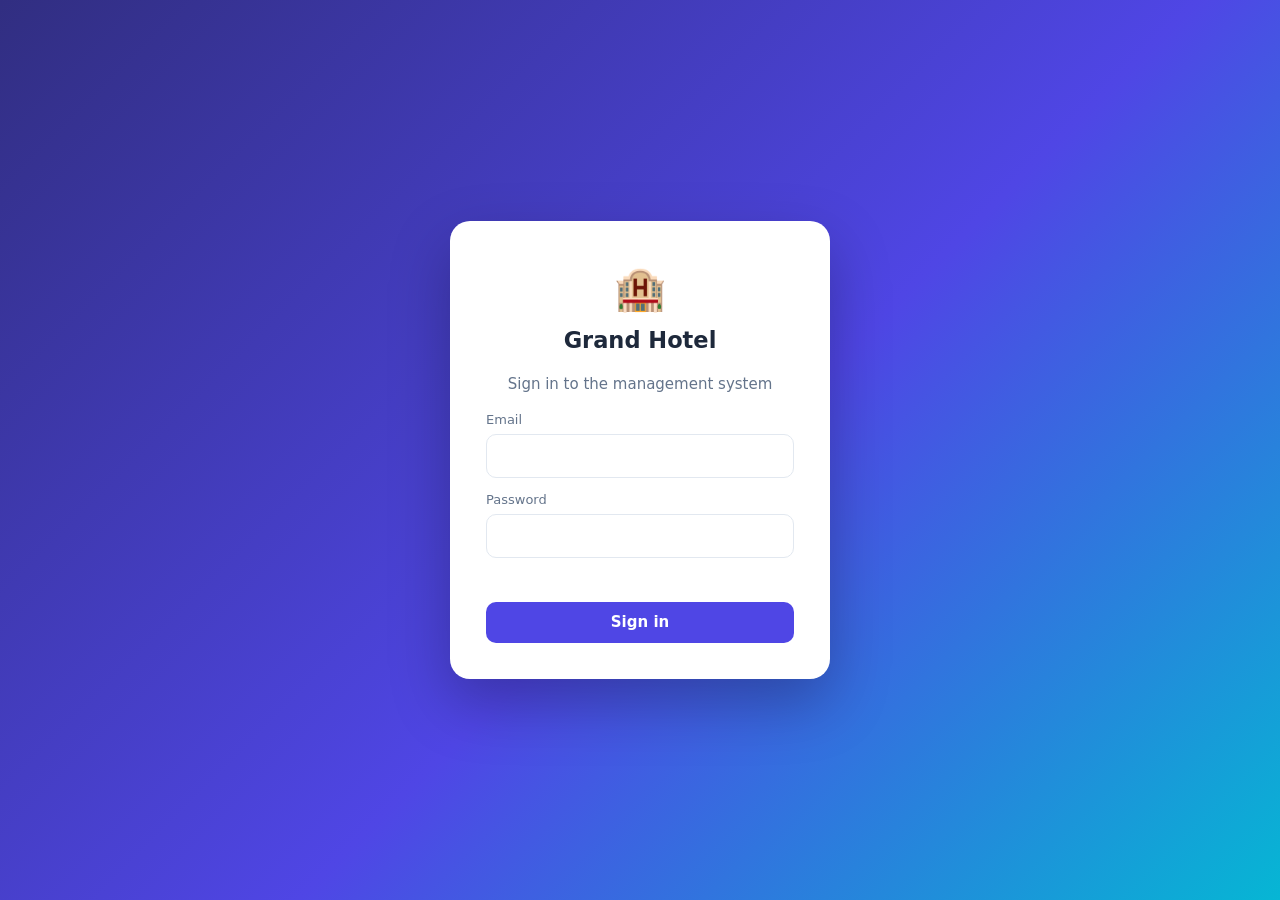
==== frontend/index.html @ ea51cf8c "Add frontend dashboard served by FastAPI" ====
<!doctype html>
<html lang="en">
<head>
  <meta charset="utf-8">
  <meta name="viewport" content="width=device-width, initial-scale=1">
  <title>Grand Hotel | Management</title>
  <link rel="stylesheet" href="css/style.css">
</head>
<body>
  <div id="login" class="login hidden">
    <form id="lf">
      <div class="logo">🏨</div>
      <h2>Grand Hotel</h2>
      <p class="mut">Sign in to the management system</p>
      <label>Email</label><input name="email" type="email" required autofocus>
      <label>Password</label><input name="password" type="password" required>
      <div id="lerr" class="err"></div>
      <button class="btn full">Sign in</button>
    </form>
  </div>

  <div id="shell" class="shell hidden">
    <aside class="side">
      <div class="brand">🏨 <span>Grand Hotel</span></div>
      <nav id="nav"></nav>
      <div class="user"><div id="who"></div><button id="logout" class="btn ghost sm">Sign out</button></div>
    </aside>
    <main>
      <header><h1 id="title"></h1><div id="bar"></div></header>
      <section id="view"></section>
    </main>
  </div>

  <div id="modal" class="modal hidden">
    <div class="box"><div class="mh"><h3 id="mtitle"></h3><button id="mclose" class="x" aria-label="Close">×</button></div><div id="mbody"></div></div>
  </div>
  <div id="toasts"></div>

  <script src="js/api.js"></script>
  <script src="js/ui.js"></script>
  <script src="js/views.js"></script>
  <script src="js/app.js"></script>
</body>
</html>
---- frontend/css/style.css ----
:root{--bg:#f4f6fb;--card:#fff;--ink:#1e293b;--mut:#64748b;--line:#e2e8f0;--acc:#4f46e5;--acc2:#eef2ff;--ok:#059669;--warn:#d97706;--bad:#dc2626}
*{box-sizing:border-box}
body{margin:0;font:15px/1.5 system-ui,-apple-system,"Segoe UI",Roboto,sans-serif;background:var(--bg);color:var(--ink)}
.hidden{display:none!important}.mut,.hint{color:var(--mut)}.hint{font-size:13px;margin:8px 0}
button,input,select{font:inherit}
input,select{width:100%;padding:10px 12px;border:1px solid var(--line);border-radius:10px;background:#fff}
input:focus,select:focus{outline:3px solid var(--acc2);border-color:var(--acc)}
label{display:block;font-size:13px;color:var(--mut);margin:12px 0 4px}
.btn{border:0;border-radius:10px;padding:9px 16px;background:var(--acc);color:#fff;cursor:pointer;font-weight:600;transition:.15s}
.btn:hover{filter:brightness(1.1)}.btn.ghost{background:#fff;color:var(--acc);border:1px solid var(--line)}
.btn.sm{padding:5px 10px;font-size:13px}.btn.ok{background:var(--ok)}.btn.bad{background:var(--bad)}.btn.full{width:100%;margin-top:16px}
.login{min-height:100vh;display:grid;place-items:center;background:linear-gradient(135deg,#312e81,#4f46e5 55%,#06b6d4)}
.login form{background:#fff;padding:36px;border-radius:20px;width:min(380px,92vw);box-shadow:0 24px 60px #0004;text-align:center}
.login label{text-align:left}.logo{font-size:42px}.login h2{margin:4px 0}.err{color:var(--bad);font-size:13px;margin-top:10px;min-height:18px}
.shell{display:grid;grid-template-columns:230px 1fr;min-height:100vh}
.side{background:#1e1b4b;color:#c7d2fe;padding:22px 14px;display:flex;flex-direction:column;gap:6px;position:sticky;top:0;height:100vh}
.brand{font-size:19px;font-weight:700;color:#fff;padding:0 10px 18px}
#nav a{display:block;padding:10px 14px;border-radius:10px;color:inherit;text-decoration:none;font-weight:500}
#nav a:hover{background:#312e81}#nav a.on{background:var(--acc);color:#fff}
.user{margin-top:auto;padding:10px;font-size:13px}.user .btn{margin-top:8px;width:100%}
main{padding:28px 32px;min-width:0}
header{display:flex;justify-content:space-between;align-items:center;margin-bottom:22px;gap:12px;flex-wrap:wrap}
h1{margin:0;font-size:24px}#bar{display:flex;gap:8px}
.stats{display:grid;grid-template-columns:repeat(auto-fit,minmax(190px,1fr));gap:16px;margin-bottom:20px}
.stat{background:var(--card);border-radius:16px;padding:18px;box-shadow:0 1px 3px #0001;display:flex;flex-direction:column}
.stat span{color:var(--mut);font-size:13px}.stat b{font-size:28px;margin:2px 0}.stat small{color:var(--mut)}
.grid2{display:grid;grid-template-columns:1fr 1fr;gap:16px}
.card{background:var(--card);border-radius:16px;padding:20px;box-shadow:0 1px 3px #0001;overflow-x:auto}
.card h3{margin:0 0 12px}.filters{display:flex;gap:10px;margin-bottom:14px}.filters>*{max-width:260px}
table{width:100%;border-collapse:collapse;min-width:520px}
th{text-align:left;font-size:12px;text-transform:uppercase;letter-spacing:.04em;color:var(--mut);padding:8px 10px;border-bottom:1px solid var(--line)}
td{padding:11px 10px;border-bottom:1px solid var(--line)}tr:last-child td{border:0}td.acts{white-space:nowrap;text-align:right}td.acts .btn{margin-left:4px}
.badge{padding:3px 10px;border-radius:99px;font-size:12px;font-weight:600;text-transform:capitalize;background:#e2e8f0;color:#334155}
.badge.reserved{background:#dbeafe;color:#1d4ed8}.badge.checked_in,.badge.available,.badge.paid{background:#d1fae5;color:#047857}
.badge.cancelled,.badge.unpaid{background:#fee2e2;color:#b91c1c}.badge.maintenance,.badge.partial{background:#fef3c7;color:#b45309}
.empty{padding:28px;text-align:center;color:var(--mut)}
.modal{position:fixed;inset:0;background:#0f172a99;display:grid;place-items:center;z-index:20;padding:16px}
.box{background:#fff;border-radius:18px;padding:22px 24px;width:min(480px,100%);max-height:92vh;overflow:auto}
.mh{display:flex;justify-content:space-between;align-items:center}.mh h3{margin:0}.x{border:0;background:0;font-size:26px;cursor:pointer;color:var(--mut)}
.row{display:grid;grid-template-columns:1fr 1fr;gap:12px}.sum{display:flex;justify-content:space-between;padding:6px 0;border-bottom:1px dashed var(--line)}
#toasts{position:fixed;right:18px;bottom:18px;display:flex;flex-direction:column;gap:8px;z-index:30}
.toast{background:#064e3b;color:#fff;padding:11px 16px;border-radius:12px;box-shadow:0 8px 24px #0003;max-width:340px}.toast.bad{background:#991b1b}
@media(max-width:820px){.shell{grid-template-columns:1fr}.side{position:static;height:auto;flex-direction:row;flex-wrap:wrap;align-items:center}
.brand{padding:0 10px 0 0}#nav{display:flex;flex-wrap:wrap}.user{margin:0 0 0 auto}main{padding:18px}.grid2{grid-template-columns:1fr}.row{grid-template-columns:1fr}}
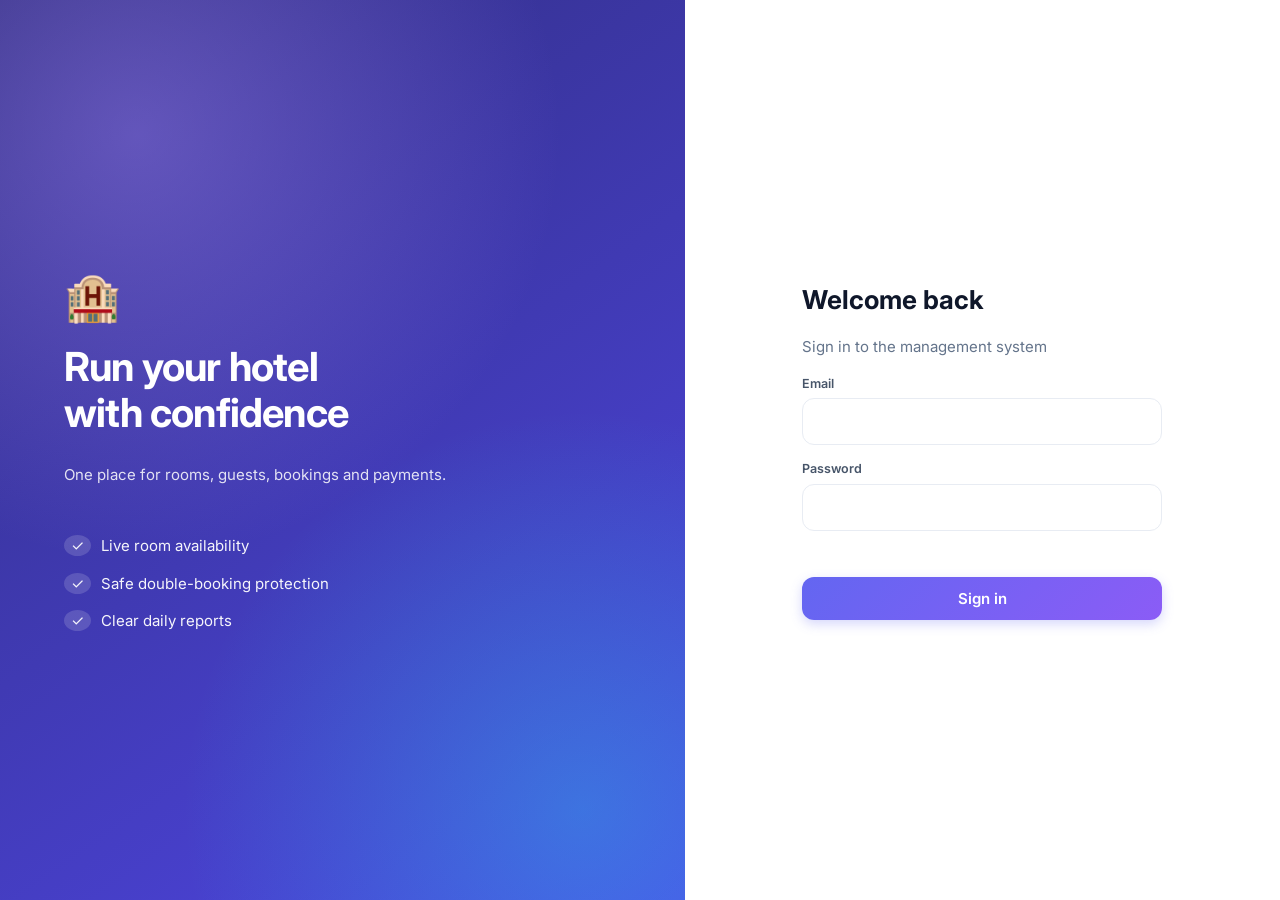
==== commit 33f566eb: "Redesign frontend and add room types and staff pages" ====
--- a/frontend/index.html
+++ b/frontend/index.html
@@ -4,19 +4,18 @@
   <meta charset="utf-8">
   <meta name="viewport" content="width=device-width, initial-scale=1">
   <title>Grand Hotel | Management</title>
+  <link rel="preconnect" href="https://fonts.googleapis.com"><link href="https://fonts.googleapis.com/css2?family=Inter:wght@400;500;600;700&display=swap" rel="stylesheet">
   <link rel="stylesheet" href="css/style.css">
 </head>
 <body>
   <div id="login" class="login hidden">
-    <form id="lf">
-      <div class="logo">🏨</div>
-      <h2>Grand Hotel</h2>
-      <p class="mut">Sign in to the management system</p>
+    <div class="hero"><div class="logo">🏨</div><h1>Run your hotel<br>with confidence</h1>
+      <p>One place for rooms, guests, bookings and payments.</p>
+      <ul><li>Live room availability</li><li>Safe double-booking protection</li><li>Clear daily reports</li></ul></div>
+    <div class="lform"><form id="lf"><h2>Welcome back</h2><p class="mut">Sign in to the management system</p>
       <label>Email</label><input name="email" type="email" required autofocus>
       <label>Password</label><input name="password" type="password" required>
-      <div id="lerr" class="err"></div>
-      <button class="btn full">Sign in</button>
-    </form>
+      <div id="lerr" class="err"></div><button class="btn full">Sign in</button></form></div>
   </div>
 
   <div id="shell" class="shell hidden">
@@ -26,7 +25,7 @@
       <div class="user"><div id="who"></div><button id="logout" class="btn ghost sm">Sign out</button></div>
     </aside>
     <main>
-      <header><h1 id="title"></h1><div id="bar"></div></header>
+      <header><div><h1 id="title"></h1><p id="sub" class="mut"></p></div><div id="bar"></div></header>
       <section id="view"></section>
     </main>
   </div>
@@ -39,6 +38,7 @@
   <script src="js/api.js"></script>
   <script src="js/ui.js"></script>
   <script src="js/views.js"></script>
+  <script src="js/admin.js"></script>
   <script src="js/app.js"></script>
 </body>
 </html>
--- a/frontend/css/style.css
+++ b/frontend/css/style.css
@@ -1,44 +1,59 @@
-:root{--bg:#f4f6fb;--card:#fff;--ink:#1e293b;--mut:#64748b;--line:#e2e8f0;--acc:#4f46e5;--acc2:#eef2ff;--ok:#059669;--warn:#d97706;--bad:#dc2626}
+:root{--bg:#f5f7fb;--card:#fff;--ink:#0f172a;--mut:#64748b;--line:#e8ecf3;--acc:#6366f1;--acc2:#eef2ff;--grad:linear-gradient(135deg,#6366f1,#8b5cf6);--ok:#10b981;--bad:#ef4444;--sh:0 1px 2px #0f172a0d,0 10px 28px #0f172a0b}
 *{box-sizing:border-box}
-body{margin:0;font:15px/1.5 system-ui,-apple-system,"Segoe UI",Roboto,sans-serif;background:var(--bg);color:var(--ink)}
-.hidden{display:none!important}.mut,.hint{color:var(--mut)}.hint{font-size:13px;margin:8px 0}
+body{margin:0;font:15px/1.55 Inter,system-ui,-apple-system,"Segoe UI",Roboto,sans-serif;background:var(--bg);color:var(--ink);-webkit-font-smoothing:antialiased}
+.hidden{display:none!important}.mut,.hint{color:var(--mut)}.hint{font-size:13px;margin:10px 0}
 button,input,select{font:inherit}
-input,select{width:100%;padding:10px 12px;border:1px solid var(--line);border-radius:10px;background:#fff}
-input:focus,select:focus{outline:3px solid var(--acc2);border-color:var(--acc)}
-label{display:block;font-size:13px;color:var(--mut);margin:12px 0 4px}
-.btn{border:0;border-radius:10px;padding:9px 16px;background:var(--acc);color:#fff;cursor:pointer;font-weight:600;transition:.15s}
-.btn:hover{filter:brightness(1.1)}.btn.ghost{background:#fff;color:var(--acc);border:1px solid var(--line)}
-.btn.sm{padding:5px 10px;font-size:13px}.btn.ok{background:var(--ok)}.btn.bad{background:var(--bad)}.btn.full{width:100%;margin-top:16px}
-.login{min-height:100vh;display:grid;place-items:center;background:linear-gradient(135deg,#312e81,#4f46e5 55%,#06b6d4)}
-.login form{background:#fff;padding:36px;border-radius:20px;width:min(380px,92vw);box-shadow:0 24px 60px #0004;text-align:center}
-.login label{text-align:left}.logo{font-size:42px}.login h2{margin:4px 0}.err{color:var(--bad);font-size:13px;margin-top:10px;min-height:18px}
-.shell{display:grid;grid-template-columns:230px 1fr;min-height:100vh}
-.side{background:#1e1b4b;color:#c7d2fe;padding:22px 14px;display:flex;flex-direction:column;gap:6px;position:sticky;top:0;height:100vh}
-.brand{font-size:19px;font-weight:700;color:#fff;padding:0 10px 18px}
-#nav a{display:block;padding:10px 14px;border-radius:10px;color:inherit;text-decoration:none;font-weight:500}
-#nav a:hover{background:#312e81}#nav a.on{background:var(--acc);color:#fff}
-.user{margin-top:auto;padding:10px;font-size:13px}.user .btn{margin-top:8px;width:100%}
-main{padding:28px 32px;min-width:0}
-header{display:flex;justify-content:space-between;align-items:center;margin-bottom:22px;gap:12px;flex-wrap:wrap}
-h1{margin:0;font-size:24px}#bar{display:flex;gap:8px}
-.stats{display:grid;grid-template-columns:repeat(auto-fit,minmax(190px,1fr));gap:16px;margin-bottom:20px}
-.stat{background:var(--card);border-radius:16px;padding:18px;box-shadow:0 1px 3px #0001;display:flex;flex-direction:column}
-.stat span{color:var(--mut);font-size:13px}.stat b{font-size:28px;margin:2px 0}.stat small{color:var(--mut)}
+input,select{width:100%;padding:11px 13px;border:1px solid var(--line);border-radius:12px;background:#fff;transition:.15s}
+input:focus,select:focus{outline:0;border-color:var(--acc);box-shadow:0 0 0 4px var(--acc2)}
+label{display:block;font-size:12.5px;font-weight:600;color:#475569;margin:14px 0 5px}
+.btn{border:0;border-radius:12px;padding:10px 18px;background:var(--grad);color:#fff;cursor:pointer;font-weight:600;transition:.15s;box-shadow:0 4px 12px #6366f144;text-decoration:none;display:inline-block}
+.btn:hover{transform:translateY(-1px);filter:brightness(1.06)}.btn.ghost{background:#fff;color:var(--acc);border:1px solid var(--line);box-shadow:none}
+.btn.ghost:hover{background:var(--acc2)}.btn.sm{padding:6px 12px;font-size:13px;border-radius:10px}.btn.ok{background:var(--ok);box-shadow:none}.btn.bad{background:var(--bad);box-shadow:none}.btn.full{width:100%;margin-top:18px}
+.login{display:grid;grid-template-columns:1.15fr 1fr;min-height:100vh}
+.hero{background:radial-gradient(circle at 20% 15%,#a78bfa66,transparent 45%),radial-gradient(circle at 85% 90%,#22d3ee55,transparent 40%),linear-gradient(145deg,#312e81,#4f46e5);color:#fff;padding:64px;display:flex;flex-direction:column;justify-content:center}
+.hero .logo{font-size:46px}.hero h1{font-size:40px;line-height:1.15;margin:12px 0}.hero p{opacity:.85;max-width:420px}
+.hero ul{list-style:none;padding:0;margin:26px 0 0}.hero li{padding:7px 0;opacity:.95}.hero li::before{content:"✓";margin-right:10px;background:#ffffff2a;border-radius:50%;padding:1px 7px}
+.lform{display:grid;place-items:center;padding:28px;background:#fff}.lform form{width:min(360px,100%)}.lform h2{margin:0 0 4px;font-size:26px}
+.err{color:var(--bad);font-size:13px;margin-top:10px;min-height:18px}
+.shell{display:grid;grid-template-columns:250px 1fr;min-height:100vh}
+.side{background:linear-gradient(180deg,#0f172a,#1e1b4b);color:#a5b4fc;padding:24px 14px;display:flex;flex-direction:column;gap:4px;position:sticky;top:0;height:100vh}
+.brand{font-size:19px;font-weight:700;color:#fff;padding:0 12px 22px;display:flex;gap:10px;align-items:center}
+#nav a{display:flex;align-items:center;gap:12px;padding:11px 14px;border-radius:12px;color:inherit;text-decoration:none;font-weight:500;transition:.15s}
+#nav a:hover{background:#ffffff14;color:#fff}#nav a.on{background:var(--grad);color:#fff;box-shadow:0 6px 16px #6366f155}
+.user{margin-top:auto;padding:14px;background:#ffffff0f;border-radius:14px;font-size:13px;color:#fff}.user small{color:#a5b4fc;text-transform:capitalize}
+.user .btn{margin-top:10px;width:100%;background:#ffffff1a;color:#fff;border:0}
+main{padding:30px 36px;min-width:0}
+header{display:flex;justify-content:space-between;align-items:flex-end;margin-bottom:24px;gap:12px;flex-wrap:wrap}
+h1{margin:0;font-size:26px;letter-spacing:-.02em}#sub{margin:2px 0 0;font-size:14px}#bar{display:flex;gap:8px}
+.banner{background:var(--grad);color:#fff;border-radius:20px;padding:26px 30px;margin-bottom:20px;display:flex;justify-content:space-between;align-items:center;gap:16px;flex-wrap:wrap;box-shadow:0 14px 30px #6366f144}
+.banner h2{margin:0 0 4px;font-size:22px}.banner p{margin:0;opacity:.9}.banner .btn{background:#fff;color:var(--acc);box-shadow:none;margin-left:8px}
+.stats{display:grid;grid-template-columns:repeat(auto-fit,minmax(215px,1fr));gap:16px;margin-bottom:20px}
+.stat{background:var(--card);border-radius:18px;padding:18px;box-shadow:var(--sh);display:flex;gap:14px;align-items:center}
+.stat span{display:block;color:var(--mut);font-size:13px}.stat b{display:block;font-size:26px;line-height:1.2}.stat small{color:var(--mut)}
+.ico{width:46px;height:46px;border-radius:14px;display:grid;place-items:center;flex:none}
+.t-ind{background:#e0e7ff;color:#4338ca}.t-grn{background:#d1fae5;color:#047857}.t-amb{background:#fef3c7;color:#b45309}.t-pnk{background:#fce7f3;color:#be185d}
+.ring{width:84px;height:84px;border-radius:50%;background:conic-gradient(var(--acc) calc(var(--p)*1%),#e5e7eb 0);display:grid;place-items:center;flex:none}
+.ring i{width:62px;height:62px;border-radius:50%;background:#fff;display:grid;place-items:center;font-style:normal;font-weight:700}
 .grid2{display:grid;grid-template-columns:1fr 1fr;gap:16px}
-.card{background:var(--card);border-radius:16px;padding:20px;box-shadow:0 1px 3px #0001;overflow-x:auto}
-.card h3{margin:0 0 12px}.filters{display:flex;gap:10px;margin-bottom:14px}.filters>*{max-width:260px}
+.card{background:var(--card);border-radius:18px;padding:22px;box-shadow:var(--sh);overflow-x:auto}.card h3{margin:0 0 14px}
+.filters{display:flex;gap:10px;margin-bottom:16px}.filters>*{max-width:300px}
 table{width:100%;border-collapse:collapse;min-width:520px}
-th{text-align:left;font-size:12px;text-transform:uppercase;letter-spacing:.04em;color:var(--mut);padding:8px 10px;border-bottom:1px solid var(--line)}
-td{padding:11px 10px;border-bottom:1px solid var(--line)}tr:last-child td{border:0}td.acts{white-space:nowrap;text-align:right}td.acts .btn{margin-left:4px}
-.badge{padding:3px 10px;border-radius:99px;font-size:12px;font-weight:600;text-transform:capitalize;background:#e2e8f0;color:#334155}
+th{text-align:left;font-size:11.5px;text-transform:uppercase;letter-spacing:.06em;color:var(--mut);padding:10px 12px;background:#f8fafc}
+th:first-child{border-radius:10px 0 0 10px}th:last-child{border-radius:0 10px 10px 0}
+td{padding:13px 12px;border-bottom:1px solid var(--line)}tr:last-child td{border:0}tbody tr:hover{background:#fafbff}
+td.acts{white-space:nowrap;text-align:right}td.acts .btn{margin-left:5px}
+.badge{display:inline-flex;align-items:center;gap:6px;padding:3px 11px;border-radius:99px;font-size:12px;font-weight:600;text-transform:capitalize;background:#e2e8f0;color:#334155}
+.badge::before{content:"";width:6px;height:6px;border-radius:50%;background:currentColor}
 .badge.reserved{background:#dbeafe;color:#1d4ed8}.badge.checked_in,.badge.available,.badge.paid{background:#d1fae5;color:#047857}
 .badge.cancelled,.badge.unpaid{background:#fee2e2;color:#b91c1c}.badge.maintenance,.badge.partial{background:#fef3c7;color:#b45309}
-.empty{padding:28px;text-align:center;color:var(--mut)}
-.modal{position:fixed;inset:0;background:#0f172a99;display:grid;place-items:center;z-index:20;padding:16px}
-.box{background:#fff;border-radius:18px;padding:22px 24px;width:min(480px,100%);max-height:92vh;overflow:auto}
-.mh{display:flex;justify-content:space-between;align-items:center}.mh h3{margin:0}.x{border:0;background:0;font-size:26px;cursor:pointer;color:var(--mut)}
-.row{display:grid;grid-template-columns:1fr 1fr;gap:12px}.sum{display:flex;justify-content:space-between;padding:6px 0;border-bottom:1px dashed var(--line)}
-#toasts{position:fixed;right:18px;bottom:18px;display:flex;flex-direction:column;gap:8px;z-index:30}
-.toast{background:#064e3b;color:#fff;padding:11px 16px;border-radius:12px;box-shadow:0 8px 24px #0003;max-width:340px}.toast.bad{background:#991b1b}
-@media(max-width:820px){.shell{grid-template-columns:1fr}.side{position:static;height:auto;flex-direction:row;flex-wrap:wrap;align-items:center}
-.brand{padding:0 10px 0 0}#nav{display:flex;flex-wrap:wrap}.user{margin:0 0 0 auto}main{padding:18px}.grid2{grid-template-columns:1fr}.row{grid-template-columns:1fr}}
+.empty{padding:34px;text-align:center;color:var(--mut)}
+.modal{position:fixed;inset:0;background:#0f172a88;backdrop-filter:blur(4px);display:grid;place-items:center;z-index:20;padding:16px}
+.box{background:#fff;border-radius:22px;padding:24px 26px;width:min(500px,100%);max-height:92vh;overflow:auto;box-shadow:0 30px 70px #0f172a55;animation:pop .18s ease}
+@keyframes pop{from{transform:scale(.96) translateY(8px);opacity:0}}
+.mh{display:flex;justify-content:space-between;align-items:center}.mh h3{margin:0;font-size:19px}.x{border:0;background:0;font-size:28px;cursor:pointer;color:var(--mut)}
+.row{display:grid;grid-template-columns:1fr 1fr;gap:12px}.sum{display:flex;justify-content:space-between;align-items:center;padding:9px 0;border-bottom:1px dashed var(--line)}
+#toasts{position:fixed;right:20px;bottom:20px;display:flex;flex-direction:column;gap:8px;z-index:30}
+.toast{background:#065f46;color:#fff;padding:12px 18px;border-radius:14px;box-shadow:0 10px 28px #0004;max-width:340px;animation:pop .2s}.toast.bad{background:#991b1b}
+@media(max-width:860px){.login{grid-template-columns:1fr}.hero{display:none}.shell{grid-template-columns:1fr}
+.side{position:static;height:auto;flex-direction:row;flex-wrap:wrap;align-items:center;padding:12px}.brand{padding:0 12px 0 4px}
+#nav{display:flex;flex-wrap:wrap}.user{margin:0 0 0 auto;padding:8px 12px}main{padding:18px}.grid2,.row{grid-template-columns:1fr}.banner .btn{margin:8px 8px 0 0}}
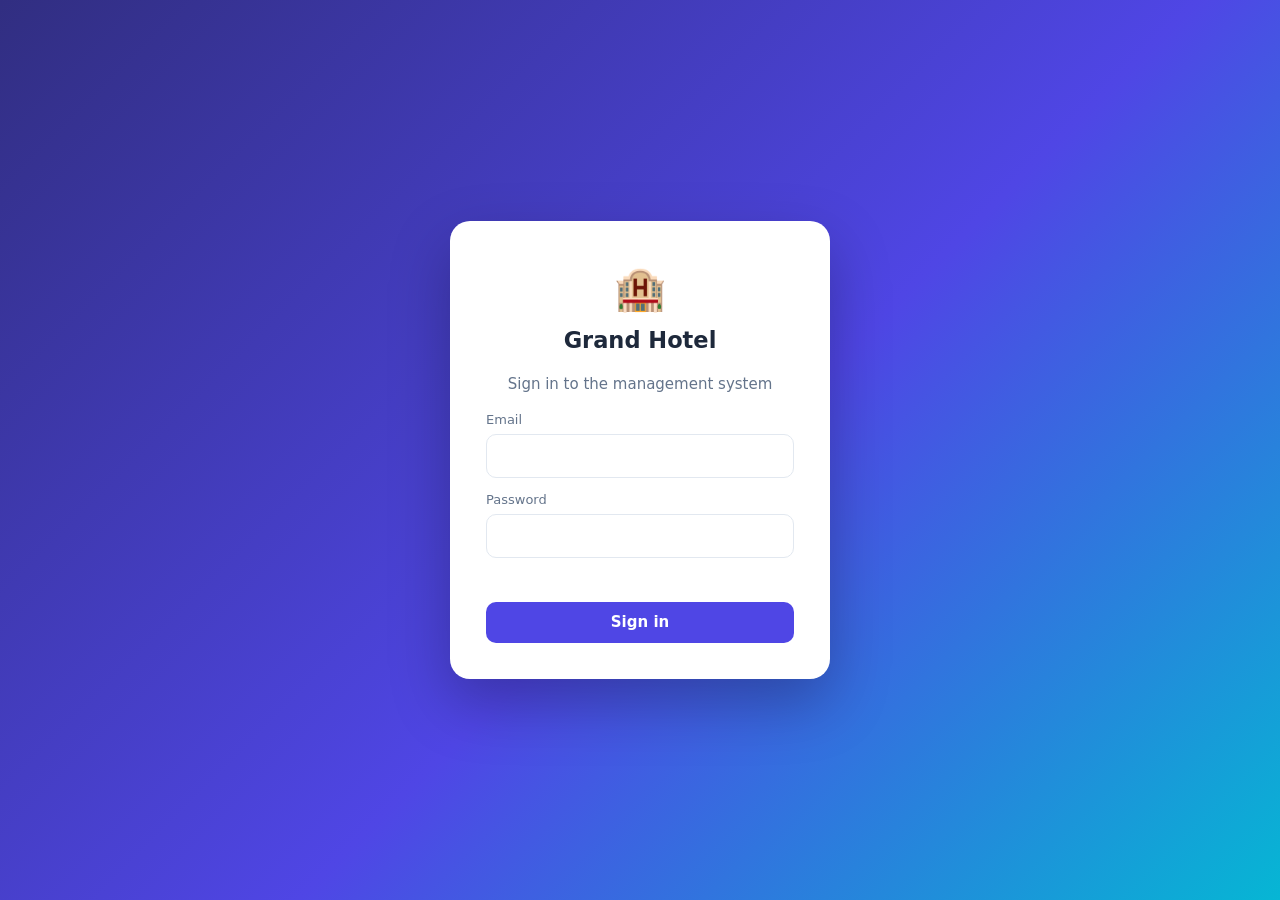
==== commit 762f64a4: "WIP: PDF changes" ====
--- a/frontend/index.html
+++ b/frontend/index.html
@@ -4,18 +4,19 @@
   <meta charset="utf-8">
   <meta name="viewport" content="width=device-width, initial-scale=1">
   <title>Grand Hotel | Management</title>
-  <link rel="preconnect" href="https://fonts.googleapis.com"><link href="https://fonts.googleapis.com/css2?family=Inter:wght@400;500;600;700&display=swap" rel="stylesheet">
   <link rel="stylesheet" href="css/style.css">
 </head>
 <body>
   <div id="login" class="login hidden">
-    <div class="hero"><div class="logo">🏨</div><h1>Run your hotel<br>with confidence</h1>
-      <p>One place for rooms, guests, bookings and payments.</p>
-      <ul><li>Live room availability</li><li>Safe double-booking protection</li><li>Clear daily reports</li></ul></div>
-    <div class="lform"><form id="lf"><h2>Welcome back</h2><p class="mut">Sign in to the management system</p>
+    <form id="lf">
+      <div class="logo">🏨</div>
+      <h2>Grand Hotel</h2>
+      <p class="mut">Sign in to the management system</p>
       <label>Email</label><input name="email" type="email" required autofocus>
       <label>Password</label><input name="password" type="password" required>
-      <div id="lerr" class="err"></div><button class="btn full">Sign in</button></form></div>
+      <div id="lerr" class="err"></div>
+      <button class="btn full">Sign in</button>
+    </form>
   </div>
 
   <div id="shell" class="shell hidden">
@@ -25,7 +26,7 @@
       <div class="user"><div id="who"></div><button id="logout" class="btn ghost sm">Sign out</button></div>
     </aside>
     <main>
-      <header><div><h1 id="title"></h1><p id="sub" class="mut"></p></div><div id="bar"></div></header>
+      <header><h1 id="title"></h1><div id="bar"></div></header>
       <section id="view"></section>
     </main>
   </div>
@@ -38,7 +39,6 @@
   <script src="js/api.js"></script>
   <script src="js/ui.js"></script>
   <script src="js/views.js"></script>
-  <script src="js/admin.js"></script>
   <script src="js/app.js"></script>
 </body>
 </html>
--- a/frontend/css/style.css
+++ b/frontend/css/style.css
@@ -1,59 +1,44 @@
-:root{--bg:#f5f7fb;--card:#fff;--ink:#0f172a;--mut:#64748b;--line:#e8ecf3;--acc:#6366f1;--acc2:#eef2ff;--grad:linear-gradient(135deg,#6366f1,#8b5cf6);--ok:#10b981;--bad:#ef4444;--sh:0 1px 2px #0f172a0d,0 10px 28px #0f172a0b}
+:root{--bg:#f4f6fb;--card:#fff;--ink:#1e293b;--mut:#64748b;--line:#e2e8f0;--acc:#4f46e5;--acc2:#eef2ff;--ok:#059669;--warn:#d97706;--bad:#dc2626}
 *{box-sizing:border-box}
-body{margin:0;font:15px/1.55 Inter,system-ui,-apple-system,"Segoe UI",Roboto,sans-serif;background:var(--bg);color:var(--ink);-webkit-font-smoothing:antialiased}
-.hidden{display:none!important}.mut,.hint{color:var(--mut)}.hint{font-size:13px;margin:10px 0}
+body{margin:0;font:15px/1.5 system-ui,-apple-system,"Segoe UI",Roboto,sans-serif;background:var(--bg);color:var(--ink)}
+.hidden{display:none!important}.mut,.hint{color:var(--mut)}.hint{font-size:13px;margin:8px 0}
 button,input,select{font:inherit}
-input,select{width:100%;padding:11px 13px;border:1px solid var(--line);border-radius:12px;background:#fff;transition:.15s}
-input:focus,select:focus{outline:0;border-color:var(--acc);box-shadow:0 0 0 4px var(--acc2)}
-label{display:block;font-size:12.5px;font-weight:600;color:#475569;margin:14px 0 5px}
-.btn{border:0;border-radius:12px;padding:10px 18px;background:var(--grad);color:#fff;cursor:pointer;font-weight:600;transition:.15s;box-shadow:0 4px 12px #6366f144;text-decoration:none;display:inline-block}
-.btn:hover{transform:translateY(-1px);filter:brightness(1.06)}.btn.ghost{background:#fff;color:var(--acc);border:1px solid var(--line);box-shadow:none}
-.btn.ghost:hover{background:var(--acc2)}.btn.sm{padding:6px 12px;font-size:13px;border-radius:10px}.btn.ok{background:var(--ok);box-shadow:none}.btn.bad{background:var(--bad);box-shadow:none}.btn.full{width:100%;margin-top:18px}
-.login{display:grid;grid-template-columns:1.15fr 1fr;min-height:100vh}
-.hero{background:radial-gradient(circle at 20% 15%,#a78bfa66,transparent 45%),radial-gradient(circle at 85% 90%,#22d3ee55,transparent 40%),linear-gradient(145deg,#312e81,#4f46e5);color:#fff;padding:64px;display:flex;flex-direction:column;justify-content:center}
-.hero .logo{font-size:46px}.hero h1{font-size:40px;line-height:1.15;margin:12px 0}.hero p{opacity:.85;max-width:420px}
-.hero ul{list-style:none;padding:0;margin:26px 0 0}.hero li{padding:7px 0;opacity:.95}.hero li::before{content:"✓";margin-right:10px;background:#ffffff2a;border-radius:50%;padding:1px 7px}
-.lform{display:grid;place-items:center;padding:28px;background:#fff}.lform form{width:min(360px,100%)}.lform h2{margin:0 0 4px;font-size:26px}
-.err{color:var(--bad);font-size:13px;margin-top:10px;min-height:18px}
-.shell{display:grid;grid-template-columns:250px 1fr;min-height:100vh}
-.side{background:linear-gradient(180deg,#0f172a,#1e1b4b);color:#a5b4fc;padding:24px 14px;display:flex;flex-direction:column;gap:4px;position:sticky;top:0;height:100vh}
-.brand{font-size:19px;font-weight:700;color:#fff;padding:0 12px 22px;display:flex;gap:10px;align-items:center}
-#nav a{display:flex;align-items:center;gap:12px;padding:11px 14px;border-radius:12px;color:inherit;text-decoration:none;font-weight:500;transition:.15s}
-#nav a:hover{background:#ffffff14;color:#fff}#nav a.on{background:var(--grad);color:#fff;box-shadow:0 6px 16px #6366f155}
-.user{margin-top:auto;padding:14px;background:#ffffff0f;border-radius:14px;font-size:13px;color:#fff}.user small{color:#a5b4fc;text-transform:capitalize}
-.user .btn{margin-top:10px;width:100%;background:#ffffff1a;color:#fff;border:0}
-main{padding:30px 36px;min-width:0}
-header{display:flex;justify-content:space-between;align-items:flex-end;margin-bottom:24px;gap:12px;flex-wrap:wrap}
-h1{margin:0;font-size:26px;letter-spacing:-.02em}#sub{margin:2px 0 0;font-size:14px}#bar{display:flex;gap:8px}
-.banner{background:var(--grad);color:#fff;border-radius:20px;padding:26px 30px;margin-bottom:20px;display:flex;justify-content:space-between;align-items:center;gap:16px;flex-wrap:wrap;box-shadow:0 14px 30px #6366f144}
-.banner h2{margin:0 0 4px;font-size:22px}.banner p{margin:0;opacity:.9}.banner .btn{background:#fff;color:var(--acc);box-shadow:none;margin-left:8px}
-.stats{display:grid;grid-template-columns:repeat(auto-fit,minmax(215px,1fr));gap:16px;margin-bottom:20px}
-.stat{background:var(--card);border-radius:18px;padding:18px;box-shadow:var(--sh);display:flex;gap:14px;align-items:center}
-.stat span{display:block;color:var(--mut);font-size:13px}.stat b{display:block;font-size:26px;line-height:1.2}.stat small{color:var(--mut)}
-.ico{width:46px;height:46px;border-radius:14px;display:grid;place-items:center;flex:none}
-.t-ind{background:#e0e7ff;color:#4338ca}.t-grn{background:#d1fae5;color:#047857}.t-amb{background:#fef3c7;color:#b45309}.t-pnk{background:#fce7f3;color:#be185d}
-.ring{width:84px;height:84px;border-radius:50%;background:conic-gradient(var(--acc) calc(var(--p)*1%),#e5e7eb 0);display:grid;place-items:center;flex:none}
-.ring i{width:62px;height:62px;border-radius:50%;background:#fff;display:grid;place-items:center;font-style:normal;font-weight:700}
+input,select{width:100%;padding:10px 12px;border:1px solid var(--line);border-radius:10px;background:#fff}
+input:focus,select:focus{outline:3px solid var(--acc2);border-color:var(--acc)}
+label{display:block;font-size:13px;color:var(--mut);margin:12px 0 4px}
+.btn{border:0;border-radius:10px;padding:9px 16px;background:var(--acc);color:#fff;cursor:pointer;font-weight:600;transition:.15s}
+.btn:hover{filter:brightness(1.1)}.btn.ghost{background:#fff;color:var(--acc);border:1px solid var(--line)}
+.btn.sm{padding:5px 10px;font-size:13px}.btn.ok{background:var(--ok)}.btn.bad{background:var(--bad)}.btn.full{width:100%;margin-top:16px}
+.login{min-height:100vh;display:grid;place-items:center;background:linear-gradient(135deg,#312e81,#4f46e5 55%,#06b6d4)}
+.login form{background:#fff;padding:36px;border-radius:20px;width:min(380px,92vw);box-shadow:0 24px 60px #0004;text-align:center}
+.login label{text-align:left}.logo{font-size:42px}.login h2{margin:4px 0}.err{color:var(--bad);font-size:13px;margin-top:10px;min-height:18px}
+.shell{display:grid;grid-template-columns:230px 1fr;min-height:100vh}
+.side{background:#1e1b4b;color:#c7d2fe;padding:22px 14px;display:flex;flex-direction:column;gap:6px;position:sticky;top:0;height:100vh}
+.brand{font-size:19px;font-weight:700;color:#fff;padding:0 10px 18px}
+#nav a{display:block;padding:10px 14px;border-radius:10px;color:inherit;text-decoration:none;font-weight:500}
+#nav a:hover{background:#312e81}#nav a.on{background:var(--acc);color:#fff}
+.user{margin-top:auto;padding:10px;font-size:13px}.user .btn{margin-top:8px;width:100%}
+main{padding:28px 32px;min-width:0}
+header{display:flex;justify-content:space-between;align-items:center;margin-bottom:22px;gap:12px;flex-wrap:wrap}
+h1{margin:0;font-size:24px}#bar{display:flex;gap:8px}
+.stats{display:grid;grid-template-columns:repeat(auto-fit,minmax(190px,1fr));gap:16px;margin-bottom:20px}
+.stat{background:var(--card);border-radius:16px;padding:18px;box-shadow:0 1px 3px #0001;display:flex;flex-direction:column}
+.stat span{color:var(--mut);font-size:13px}.stat b{font-size:28px;margin:2px 0}.stat small{color:var(--mut)}
 .grid2{display:grid;grid-template-columns:1fr 1fr;gap:16px}
-.card{background:var(--card);border-radius:18px;padding:22px;box-shadow:var(--sh);overflow-x:auto}.card h3{margin:0 0 14px}
-.filters{display:flex;gap:10px;margin-bottom:16px}.filters>*{max-width:300px}
+.card{background:var(--card);border-radius:16px;padding:20px;box-shadow:0 1px 3px #0001;overflow-x:auto}
+.card h3{margin:0 0 12px}.filters{display:flex;gap:10px;margin-bottom:14px}.filters>*{max-width:260px}
 table{width:100%;border-collapse:collapse;min-width:520px}
-th{text-align:left;font-size:11.5px;text-transform:uppercase;letter-spacing:.06em;color:var(--mut);padding:10px 12px;background:#f8fafc}
-th:first-child{border-radius:10px 0 0 10px}th:last-child{border-radius:0 10px 10px 0}
-td{padding:13px 12px;border-bottom:1px solid var(--line)}tr:last-child td{border:0}tbody tr:hover{background:#fafbff}
-td.acts{white-space:nowrap;text-align:right}td.acts .btn{margin-left:5px}
-.badge{display:inline-flex;align-items:center;gap:6px;padding:3px 11px;border-radius:99px;font-size:12px;font-weight:600;text-transform:capitalize;background:#e2e8f0;color:#334155}
-.badge::before{content:"";width:6px;height:6px;border-radius:50%;background:currentColor}
+th{text-align:left;font-size:12px;text-transform:uppercase;letter-spacing:.04em;color:var(--mut);padding:8px 10px;border-bottom:1px solid var(--line)}
+td{padding:11px 10px;border-bottom:1px solid var(--line)}tr:last-child td{border:0}td.acts{white-space:nowrap;text-align:right}td.acts .btn{margin-left:4px}
+.badge{padding:3px 10px;border-radius:99px;font-size:12px;font-weight:600;text-transform:capitalize;background:#e2e8f0;color:#334155}
 .badge.reserved{background:#dbeafe;color:#1d4ed8}.badge.checked_in,.badge.available,.badge.paid{background:#d1fae5;color:#047857}
 .badge.cancelled,.badge.unpaid{background:#fee2e2;color:#b91c1c}.badge.maintenance,.badge.partial{background:#fef3c7;color:#b45309}
-.empty{padding:34px;text-align:center;color:var(--mut)}
-.modal{position:fixed;inset:0;background:#0f172a88;backdrop-filter:blur(4px);display:grid;place-items:center;z-index:20;padding:16px}
-.box{background:#fff;border-radius:22px;padding:24px 26px;width:min(500px,100%);max-height:92vh;overflow:auto;box-shadow:0 30px 70px #0f172a55;animation:pop .18s ease}
-@keyframes pop{from{transform:scale(.96) translateY(8px);opacity:0}}
-.mh{display:flex;justify-content:space-between;align-items:center}.mh h3{margin:0;font-size:19px}.x{border:0;background:0;font-size:28px;cursor:pointer;color:var(--mut)}
-.row{display:grid;grid-template-columns:1fr 1fr;gap:12px}.sum{display:flex;justify-content:space-between;align-items:center;padding:9px 0;border-bottom:1px dashed var(--line)}
-#toasts{position:fixed;right:20px;bottom:20px;display:flex;flex-direction:column;gap:8px;z-index:30}
-.toast{background:#065f46;color:#fff;padding:12px 18px;border-radius:14px;box-shadow:0 10px 28px #0004;max-width:340px;animation:pop .2s}.toast.bad{background:#991b1b}
-@media(max-width:860px){.login{grid-template-columns:1fr}.hero{display:none}.shell{grid-template-columns:1fr}
-.side{position:static;height:auto;flex-direction:row;flex-wrap:wrap;align-items:center;padding:12px}.brand{padding:0 12px 0 4px}
-#nav{display:flex;flex-wrap:wrap}.user{margin:0 0 0 auto;padding:8px 12px}main{padding:18px}.grid2,.row{grid-template-columns:1fr}.banner .btn{margin:8px 8px 0 0}}
+.empty{padding:28px;text-align:center;color:var(--mut)}
+.modal{position:fixed;inset:0;background:#0f172a99;display:grid;place-items:center;z-index:20;padding:16px}
+.box{background:#fff;border-radius:18px;padding:22px 24px;width:min(480px,100%);max-height:92vh;overflow:auto}
+.mh{display:flex;justify-content:space-between;align-items:center}.mh h3{margin:0}.x{border:0;background:0;font-size:26px;cursor:pointer;color:var(--mut)}
+.row{display:grid;grid-template-columns:1fr 1fr;gap:12px}.sum{display:flex;justify-content:space-between;padding:6px 0;border-bottom:1px dashed var(--line)}
+#toasts{position:fixed;right:18px;bottom:18px;display:flex;flex-direction:column;gap:8px;z-index:30}
+.toast{background:#064e3b;color:#fff;padding:11px 16px;border-radius:12px;box-shadow:0 8px 24px #0003;max-width:340px}.toast.bad{background:#991b1b}
+@media(max-width:820px){.shell{grid-template-columns:1fr}.side{position:static;height:auto;flex-direction:row;flex-wrap:wrap;align-items:center}
+.brand{padding:0 10px 0 0}#nav{display:flex;flex-wrap:wrap}.user{margin:0 0 0 auto}main{padding:18px}.grid2{grid-template-columns:1fr}.row{grid-template-columns:1fr}}
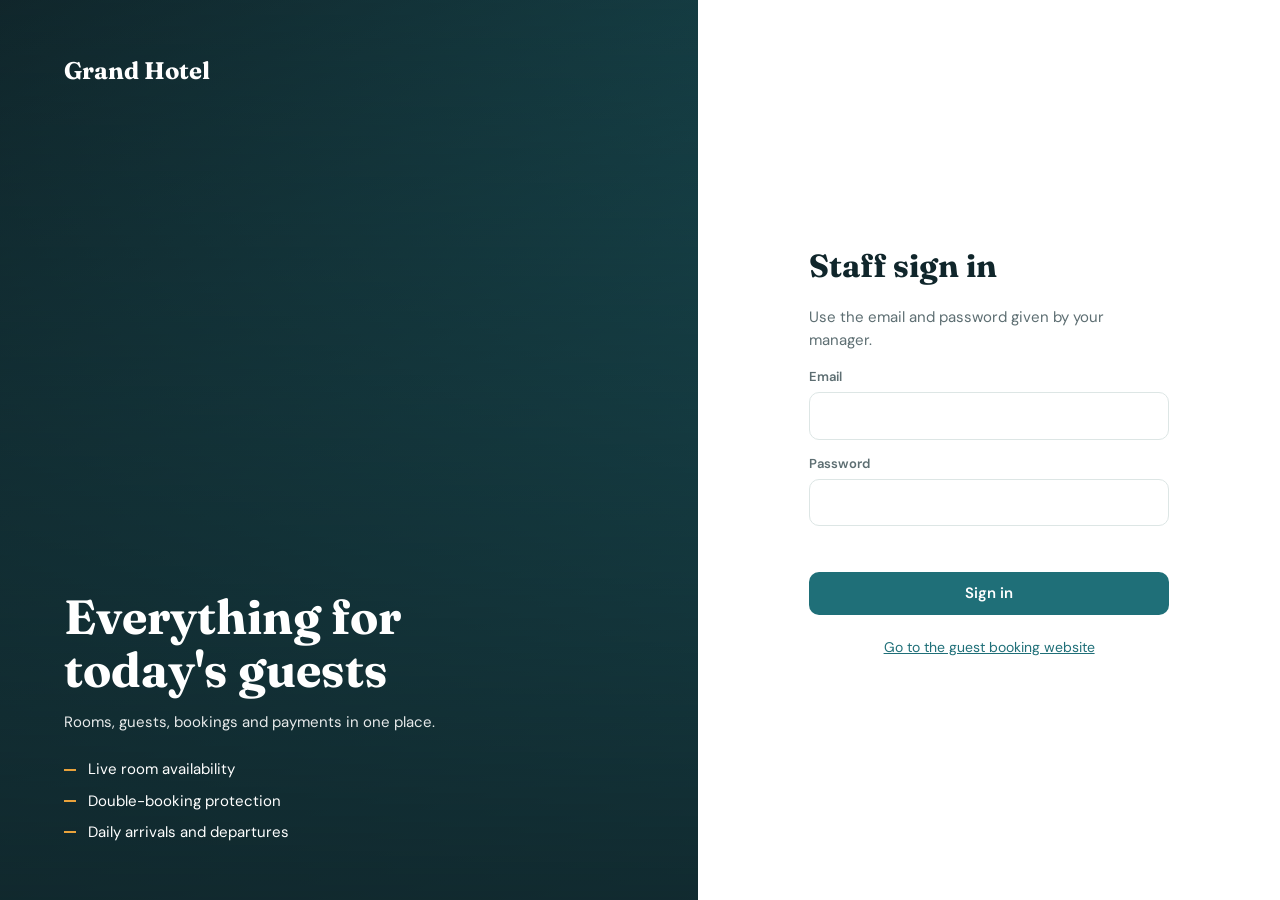
==== commit 0a5c90ec: "Staff panel: teal theme, PKR, room type photo and amenities" ====
--- a/frontend/index.html
+++ b/frontend/index.html
@@ -3,30 +3,31 @@
 <head>
   <meta charset="utf-8">
   <meta name="viewport" content="width=device-width, initial-scale=1">
-  <title>Grand Hotel | Management</title>
-  <link rel="stylesheet" href="css/style.css">
+  <title>Grand Hotel | Staff</title>
+  <link rel="preconnect" href="https://fonts.googleapis.com">
+  <link href="https://fonts.googleapis.com/css2?family=DM+Sans:wght@400;500;700&family=Fraunces:opsz,wght@9..144,600;9..144,700&display=swap" rel="stylesheet">
+  <link rel="stylesheet" href="css/style.css?v=3">
 </head>
 <body>
   <div id="login" class="login hidden">
-    <form id="lf">
-      <div class="logo">🏨</div>
-      <h2>Grand Hotel</h2>
-      <p class="mut">Sign in to the management system</p>
+    <div class="hero"><div class="logo">Grand Hotel</div><h1>Everything for today's guests</h1>
+      <p>Rooms, guests, bookings and payments in one place.</p>
+      <ul><li>Live room availability</li><li>Double-booking protection</li><li>Daily arrivals and departures</li></ul></div>
+    <div class="lform"><form id="lf"><h2>Staff sign in</h2><p class="mut">Use the email and password given by your manager.</p>
       <label>Email</label><input name="email" type="email" required autofocus>
       <label>Password</label><input name="password" type="password" required>
-      <div id="lerr" class="err"></div>
-      <button class="btn full">Sign in</button>
-    </form>
+      <div id="lerr" class="err" role="alert"></div><button class="btn full">Sign in</button>
+      <a class="back" href="/">Go to the guest booking website</a></form></div>
   </div>
 
   <div id="shell" class="shell hidden">
     <aside class="side">
-      <div class="brand">🏨 <span>Grand Hotel</span></div>
-      <nav id="nav"></nav>
+      <div class="brand">Grand Hotel</div>
+      <nav id="nav" aria-label="Main"></nav>
       <div class="user"><div id="who"></div><button id="logout" class="btn ghost sm">Sign out</button></div>
     </aside>
     <main>
-      <header><h1 id="title"></h1><div id="bar"></div></header>
+      <header><div><h1 id="title"></h1><p id="sub" class="mut"></p></div><div id="bar"></div></header>
       <section id="view"></section>
     </main>
   </div>
@@ -36,9 +37,10 @@
   </div>
   <div id="toasts"></div>
 
-  <script src="js/api.js"></script>
-  <script src="js/ui.js"></script>
-  <script src="js/views.js"></script>
-  <script src="js/app.js"></script>
+  <script src="js/api.js?v=3"></script>
+  <script src="js/ui.js?v=3"></script>
+  <script src="js/views.js?v=3"></script>
+  <script src="js/admin.js?v=3"></script>
+  <script src="js/app.js?v=3"></script>
 </body>
 </html>
--- a/frontend/css/style.css
+++ b/frontend/css/style.css
@@ -1,44 +1,63 @@
-:root{--bg:#f4f6fb;--card:#fff;--ink:#1e293b;--mut:#64748b;--line:#e2e8f0;--acc:#4f46e5;--acc2:#eef2ff;--ok:#059669;--warn:#d97706;--bad:#dc2626}
+:root{--bg:#f3f6f6;--card:#fff;--ink:#10262b;--mut:#5d6e72;--line:#dde6e5;--acc:#1f6f78;--accd:#17555c;--acc2:#e3f0f1;--gold:#e9a23b;--ok:#168a5b;--bad:#c23a3a;--sh:0 1px 2px #10262b0f,0 8px 24px #10262b0a}
 *{box-sizing:border-box}
-body{margin:0;font:15px/1.5 system-ui,-apple-system,"Segoe UI",Roboto,sans-serif;background:var(--bg);color:var(--ink)}
-.hidden{display:none!important}.mut,.hint{color:var(--mut)}.hint{font-size:13px;margin:8px 0}
+body{margin:0;font:15px/1.55 "DM Sans",system-ui,"Segoe UI",sans-serif;background:var(--bg);color:var(--ink);-webkit-font-smoothing:antialiased}
+h1,h2,h3,.brand,.stat b{font-family:Fraunces,Georgia,serif}
+.hidden{display:none!important}.mut,.hint{color:var(--mut)}.hint{font-size:13px;margin:10px 0}
 button,input,select{font:inherit}
-input,select{width:100%;padding:10px 12px;border:1px solid var(--line);border-radius:10px;background:#fff}
-input:focus,select:focus{outline:3px solid var(--acc2);border-color:var(--acc)}
-label{display:block;font-size:13px;color:var(--mut);margin:12px 0 4px}
-.btn{border:0;border-radius:10px;padding:9px 16px;background:var(--acc);color:#fff;cursor:pointer;font-weight:600;transition:.15s}
-.btn:hover{filter:brightness(1.1)}.btn.ghost{background:#fff;color:var(--acc);border:1px solid var(--line)}
-.btn.sm{padding:5px 10px;font-size:13px}.btn.ok{background:var(--ok)}.btn.bad{background:var(--bad)}.btn.full{width:100%;margin-top:16px}
-.login{min-height:100vh;display:grid;place-items:center;background:linear-gradient(135deg,#312e81,#4f46e5 55%,#06b6d4)}
-.login form{background:#fff;padding:36px;border-radius:20px;width:min(380px,92vw);box-shadow:0 24px 60px #0004;text-align:center}
-.login label{text-align:left}.logo{font-size:42px}.login h2{margin:4px 0}.err{color:var(--bad);font-size:13px;margin-top:10px;min-height:18px}
-.shell{display:grid;grid-template-columns:230px 1fr;min-height:100vh}
-.side{background:#1e1b4b;color:#c7d2fe;padding:22px 14px;display:flex;flex-direction:column;gap:6px;position:sticky;top:0;height:100vh}
-.brand{font-size:19px;font-weight:700;color:#fff;padding:0 10px 18px}
-#nav a{display:block;padding:10px 14px;border-radius:10px;color:inherit;text-decoration:none;font-weight:500}
-#nav a:hover{background:#312e81}#nav a.on{background:var(--acc);color:#fff}
-.user{margin-top:auto;padding:10px;font-size:13px}.user .btn{margin-top:8px;width:100%}
-main{padding:28px 32px;min-width:0}
-header{display:flex;justify-content:space-between;align-items:center;margin-bottom:22px;gap:12px;flex-wrap:wrap}
-h1{margin:0;font-size:24px}#bar{display:flex;gap:8px}
-.stats{display:grid;grid-template-columns:repeat(auto-fit,minmax(190px,1fr));gap:16px;margin-bottom:20px}
-.stat{background:var(--card);border-radius:16px;padding:18px;box-shadow:0 1px 3px #0001;display:flex;flex-direction:column}
-.stat span{color:var(--mut);font-size:13px}.stat b{font-size:28px;margin:2px 0}.stat small{color:var(--mut)}
+:focus-visible{outline:3px solid var(--gold);outline-offset:2px}
+input,select{width:100%;padding:11px 13px;border:1px solid var(--line);border-radius:10px;background:#fff;color:var(--ink)}
+input:focus,select:focus{outline:0;border-color:var(--acc);box-shadow:0 0 0 3px var(--acc2)}
+label{display:block;font-size:13px;font-weight:600;color:var(--mut);margin:14px 0 5px}
+.btn{border:0;border-radius:10px;padding:10px 18px;background:var(--acc);color:#fff;cursor:pointer;font-weight:600;transition:background .15s;text-decoration:none;display:inline-block}
+.btn:hover{background:var(--accd)}.btn.ghost{background:#fff;color:var(--acc);border:1px solid var(--line)}.btn.ghost:hover{background:var(--acc2)}
+.btn.sm{padding:6px 12px;font-size:13px;border-radius:8px}.btn.ok{background:var(--ok)}.btn.bad{background:var(--bad)}.btn.full{width:100%;margin-top:18px}
+.login{display:grid;grid-template-columns:1.2fr 1fr;min-height:100vh}
+.hero{color:#fff;padding:56px 64px;display:flex;flex-direction:column;justify-content:flex-end;background:linear-gradient(180deg,#10262b55,#10262bf0),url("https://images.unsplash.com/photo-1566073771259-6a8506099945?auto=format&fit=crop&w=1400&q=80") center/cover,linear-gradient(135deg,var(--ink),var(--acc))}
+.hero .logo{font:700 24px Fraunces,Georgia,serif;margin-bottom:auto}.hero h1{font-size:48px;line-height:1.1;max-width:12ch;margin:0 0 14px}
+.hero p{max-width:420px;opacity:.9;margin:0}.hero ul{list-style:none;padding:0;margin:24px 0 0;display:grid;gap:8px}
+.hero li{padding-left:24px;position:relative}.hero li::before{content:"";position:absolute;left:0;top:.7em;width:12px;height:2px;background:var(--gold)}
+.lform{display:grid;place-items:center;padding:28px;background:#fff}.lform form{width:min(360px,100%)}.lform h2{margin:0 0 4px;font-size:32px}
+.lform .back{display:block;margin-top:22px;text-align:center;font-size:14px;color:var(--acc)}
+.err{color:var(--bad);font-size:13px;margin-top:10px;min-height:18px}
+.shell{display:grid;grid-template-columns:248px 1fr;min-height:100vh}
+.side{background:var(--ink);color:#9db4b7;padding:24px 14px;display:flex;flex-direction:column;gap:4px;position:sticky;top:0;height:100vh}
+.brand{font-size:22px;font-weight:700;color:#fff;padding:0 12px 24px}
+#nav a{display:flex;align-items:center;gap:12px;padding:11px 14px;border-radius:10px;color:inherit;text-decoration:none;font-weight:500;transition:background .15s}
+#nav a:hover{background:#ffffff12;color:#fff}#nav a.on{background:var(--acc);color:#fff}
+.user{margin-top:auto;padding:14px;background:#ffffff0d;border-radius:12px;font-size:13px;color:#fff}.user small{color:#9db4b7;text-transform:capitalize}
+.user .btn{margin-top:10px;width:100%;background:#ffffff1a;color:#fff;border:0}.user .btn:hover{background:#ffffff2e}
+main{padding:32px 40px;min-width:0}
+header{display:flex;justify-content:space-between;align-items:flex-end;margin-bottom:24px;gap:12px;flex-wrap:wrap}
+h1{margin:0;font-size:30px}#sub{margin:2px 0 0;font-size:14px}#bar{display:flex;gap:8px}
+.banner{background:var(--accd);color:#fff;border-radius:14px;padding:26px 30px;margin-bottom:20px;display:flex;justify-content:space-between;align-items:center;gap:16px;flex-wrap:wrap}
+.banner h2{margin:0 0 4px;font-size:25px}.banner p{margin:0;opacity:.9}.banner .btn{background:#fff;color:var(--accd);margin-left:8px}.banner .btn:hover{background:var(--acc2)}
+.stats{display:grid;grid-template-columns:repeat(auto-fit,minmax(215px,1fr));gap:16px;margin-bottom:20px}
+.stat{background:var(--card);border:1px solid var(--line);border-radius:14px;padding:18px;box-shadow:var(--sh);display:flex;gap:14px;align-items:center}
+.stat span{display:block;color:var(--mut);font-size:14px}.stat b{display:block;font-size:28px;line-height:1.2}.stat small{color:var(--mut)}
+.ico{width:46px;height:46px;border-radius:12px;display:grid;place-items:center;flex:none}
+.t-ind{background:#dcecee;color:#17555c}.t-grn{background:#d9f0e5;color:#146c47}.t-amb{background:#fbecc9;color:#8a5a0b}.t-pnk{background:#f8e0e0;color:#a13333}
+.ring{width:84px;height:84px;border-radius:50%;background:conic-gradient(var(--acc) calc(var(--p)*1%),#e3eaea 0);display:grid;place-items:center;flex:none}
+.ring i{width:62px;height:62px;border-radius:50%;background:#fff;display:grid;place-items:center;font-style:normal;font-weight:700}
 .grid2{display:grid;grid-template-columns:1fr 1fr;gap:16px}
-.card{background:var(--card);border-radius:16px;padding:20px;box-shadow:0 1px 3px #0001;overflow-x:auto}
-.card h3{margin:0 0 12px}.filters{display:flex;gap:10px;margin-bottom:14px}.filters>*{max-width:260px}
+.card{background:var(--card);border:1px solid var(--line);border-radius:14px;padding:22px;box-shadow:var(--sh);overflow-x:auto}.card h3{margin:0 0 14px;font-size:20px}
+.filters{display:flex;gap:10px;margin-bottom:16px}.filters>*{max-width:300px}
 table{width:100%;border-collapse:collapse;min-width:520px}
-th{text-align:left;font-size:12px;text-transform:uppercase;letter-spacing:.04em;color:var(--mut);padding:8px 10px;border-bottom:1px solid var(--line)}
-td{padding:11px 10px;border-bottom:1px solid var(--line)}tr:last-child td{border:0}td.acts{white-space:nowrap;text-align:right}td.acts .btn{margin-left:4px}
-.badge{padding:3px 10px;border-radius:99px;font-size:12px;font-weight:600;text-transform:capitalize;background:#e2e8f0;color:#334155}
-.badge.reserved{background:#dbeafe;color:#1d4ed8}.badge.checked_in,.badge.available,.badge.paid{background:#d1fae5;color:#047857}
-.badge.cancelled,.badge.unpaid{background:#fee2e2;color:#b91c1c}.badge.maintenance,.badge.partial{background:#fef3c7;color:#b45309}
-.empty{padding:28px;text-align:center;color:var(--mut)}
-.modal{position:fixed;inset:0;background:#0f172a99;display:grid;place-items:center;z-index:20;padding:16px}
-.box{background:#fff;border-radius:18px;padding:22px 24px;width:min(480px,100%);max-height:92vh;overflow:auto}
-.mh{display:flex;justify-content:space-between;align-items:center}.mh h3{margin:0}.x{border:0;background:0;font-size:26px;cursor:pointer;color:var(--mut)}
-.row{display:grid;grid-template-columns:1fr 1fr;gap:12px}.sum{display:flex;justify-content:space-between;padding:6px 0;border-bottom:1px dashed var(--line)}
-#toasts{position:fixed;right:18px;bottom:18px;display:flex;flex-direction:column;gap:8px;z-index:30}
-.toast{background:#064e3b;color:#fff;padding:11px 16px;border-radius:12px;box-shadow:0 8px 24px #0003;max-width:340px}.toast.bad{background:#991b1b}
-@media(max-width:820px){.shell{grid-template-columns:1fr}.side{position:static;height:auto;flex-direction:row;flex-wrap:wrap;align-items:center}
-.brand{padding:0 10px 0 0}#nav{display:flex;flex-wrap:wrap}.user{margin:0 0 0 auto}main{padding:18px}.grid2{grid-template-columns:1fr}.row{grid-template-columns:1fr}}
+th{text-align:left;font-size:13px;font-weight:600;color:var(--mut);padding:10px 12px;background:#f6f9f9;border-bottom:1px solid var(--line)}
+td{padding:13px 12px;border-bottom:1px solid var(--line)}tr:last-child td{border:0}tbody tr:hover{background:#f8fbfb}
+td.acts{white-space:nowrap;text-align:right}td.acts .btn{margin-left:5px}
+.badge{display:inline-flex;align-items:center;gap:6px;padding:3px 11px;border-radius:99px;font-size:13px;font-weight:600;text-transform:capitalize;background:#e4eaea;color:#33474b}
+.badge::before{content:"";width:6px;height:6px;border-radius:50%;background:currentColor}
+.badge.reserved{background:#dcebf7;color:#1c4f7c}.badge.checked_in,.badge.available,.badge.paid{background:#d9f0e5;color:#146c47}
+.badge.cancelled,.badge.unpaid{background:#f8e0e0;color:#a13333}.badge.maintenance,.badge.partial{background:#fbecc9;color:#8a5a0b}
+.empty{padding:34px;text-align:center;color:var(--mut)}
+.modal{position:fixed;inset:0;background:#10262bb3;display:grid;place-items:center;z-index:20;padding:16px}
+.box{background:#fff;border-radius:16px;padding:24px 26px;width:min(500px,100%);max-height:92vh;overflow:auto;animation:pop .18s ease}
+@keyframes pop{from{transform:translateY(8px);opacity:0}}
+@media(prefers-reduced-motion:reduce){.box,.toast{animation:none}}
+.mh{display:flex;justify-content:space-between;align-items:center}.mh h3{margin:0;font-size:21px}.x{border:0;background:0;font-size:28px;cursor:pointer;color:var(--mut)}
+.row{display:grid;grid-template-columns:1fr 1fr;gap:12px}.sum{display:flex;justify-content:space-between;align-items:center;padding:9px 0;border-bottom:1px dashed var(--line)}
+#toasts{position:fixed;right:20px;bottom:20px;display:flex;flex-direction:column;gap:8px;z-index:30}
+.toast{background:var(--accd);color:#fff;padding:12px 18px;border-radius:10px;box-shadow:0 10px 28px #0004;max-width:340px;animation:pop .2s}.toast.bad{background:#912c2c}
+@media(max-width:860px){.login{grid-template-columns:1fr}.hero{display:none}.shell{grid-template-columns:1fr}
+.side{position:static;height:auto;flex-direction:row;flex-wrap:wrap;align-items:center;padding:12px}.brand{padding:0 12px 0 4px}
+#nav{display:flex;flex-wrap:wrap}.user{margin:0 0 0 auto;padding:8px 12px}main{padding:18px}.grid2,.row{grid-template-columns:1fr}.banner .btn{margin:8px 8px 0 0}}
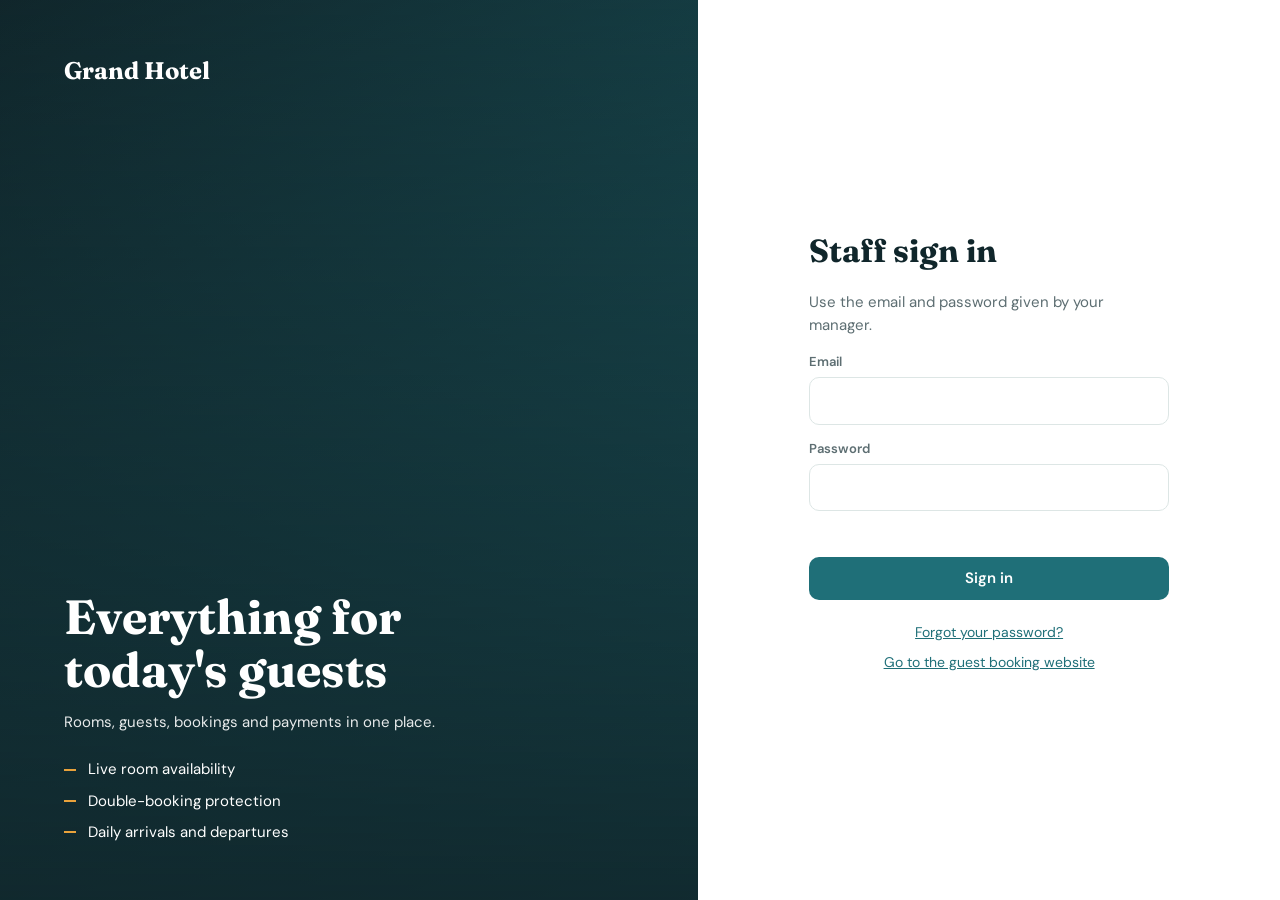
==== commit ac327162: "Staff edit form, change password and forgot password for staff and customers" ====
--- a/frontend/index.html
+++ b/frontend/index.html
@@ -6,7 +6,7 @@
   <title>Grand Hotel | Staff</title>
   <link rel="preconnect" href="https://fonts.googleapis.com">
   <link href="https://fonts.googleapis.com/css2?family=DM+Sans:wght@400;500;700&family=Fraunces:opsz,wght@9..144,600;9..144,700&display=swap" rel="stylesheet">
-  <link rel="stylesheet" href="css/style.css?v=3">
+  <link rel="stylesheet" href="css/style.css?v=4">
 </head>
 <body>
   <div id="login" class="login hidden">
@@ -17,14 +17,15 @@
       <label>Email</label><input name="email" type="email" required autofocus>
       <label>Password</label><input name="password" type="password" required>
       <div id="lerr" class="err" role="alert"></div><button class="btn full">Sign in</button>
-      <a class="back" href="/">Go to the guest booking website</a></form></div>
+      <a class="back" href="#" id="fgt">Forgot your password?</a>
+      <a class="back" href="/" style="margin-top:8px">Go to the guest booking website</a></form></div>
   </div>
 
   <div id="shell" class="shell hidden">
     <aside class="side">
       <div class="brand">Grand Hotel</div>
       <nav id="nav" aria-label="Main"></nav>
-      <div class="user"><div id="who"></div><button id="logout" class="btn ghost sm">Sign out</button></div>
+      <div class="user"><div id="who"></div><button id="cpw" class="btn ghost sm">Change password</button><button id="logout" class="btn ghost sm">Sign out</button></div>
     </aside>
     <main>
       <header><div><h1 id="title"></h1><p id="sub" class="mut"></p></div><div id="bar"></div></header>
@@ -37,10 +38,11 @@
   </div>
   <div id="toasts"></div>
 
-  <script src="js/api.js?v=3"></script>
-  <script src="js/ui.js?v=3"></script>
-  <script src="js/views.js?v=3"></script>
-  <script src="js/admin.js?v=3"></script>
-  <script src="js/app.js?v=3"></script>
+  <script src="js/api.js?v=4"></script>
+  <script src="js/ui.js?v=4"></script>
+  <script src="js/views.js?v=4"></script>
+  <script src="js/admin.js?v=4"></script>
+  <script src="js/account.js?v=4"></script>
+  <script src="js/app.js?v=4"></script>
 </body>
 </html>
